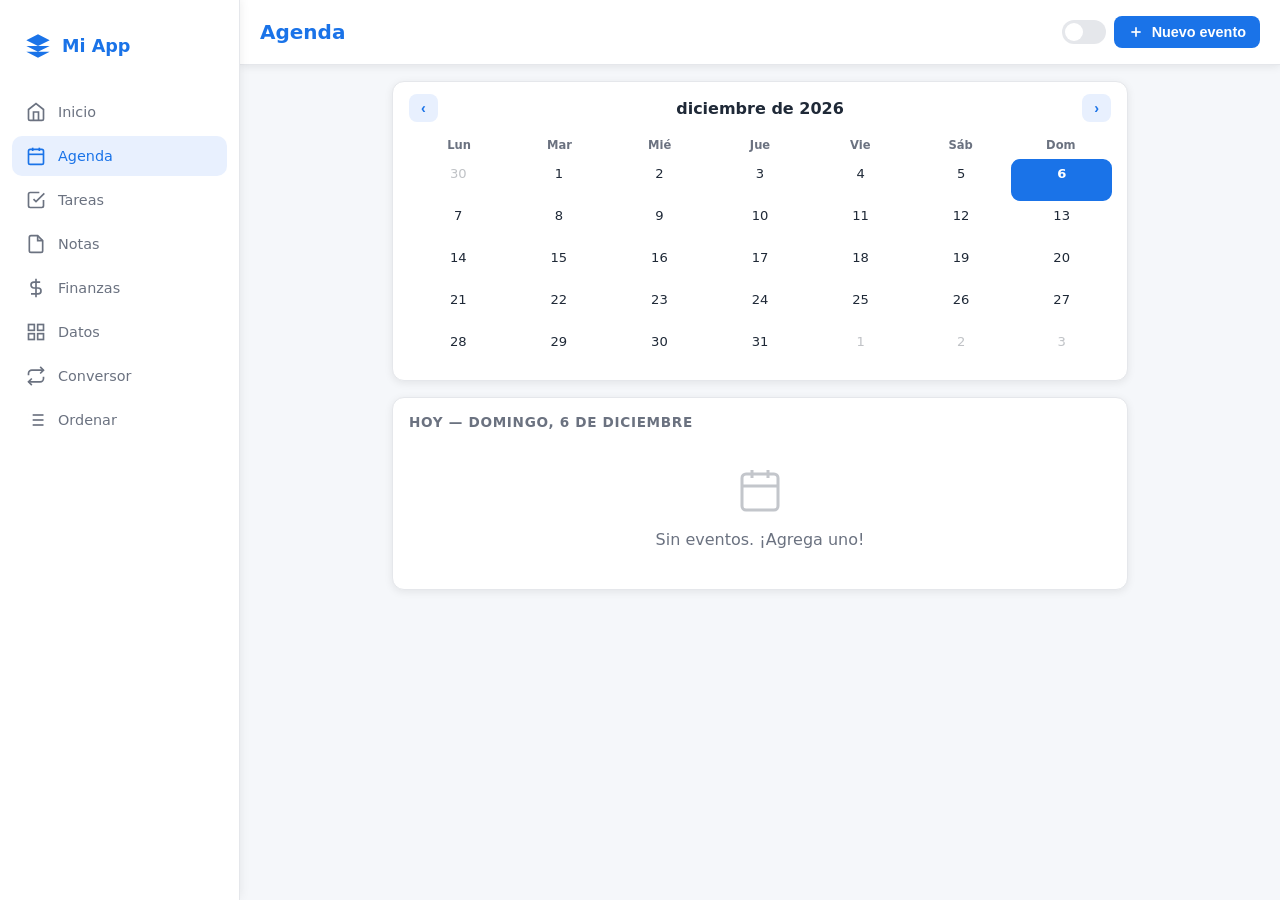
==== pages/agenda.html @ 171a6714 "primera version de la app" ====
<!DOCTYPE html>
<html lang="es">
<head>
  <meta charset="UTF-8">
  <meta name="viewport" content="width=device-width, initial-scale=1.0">
  <meta name="theme-color" content="#1a73e8">
  <meta name="apple-mobile-web-app-capable" content="yes">
  <title>Agenda — Mi App Personal</title>
  <link rel="manifest" href="../manifest.json">
  <link rel="stylesheet" href="../css/main.css">
  <link rel="stylesheet" href="../css/components.css">
</head>
<body>

  <nav class="menu-inferior">
    <div class="menu-logo">
      <svg width="28" height="28" viewBox="0 0 24 24" fill="currentColor"><path d="M12 2L2 7l10 5 10-5-10-5zM2 17l10 5 10-5M2 12l10 5 10-5"/></svg>
      Mi App
    </div>
    <a href="../index.html" class="menu-item">
      <svg viewBox="0 0 24 24" fill="none" stroke="currentColor" stroke-width="2"><path d="M3 9l9-7 9 7v11a2 2 0 01-2 2H5a2 2 0 01-2-2z"/><polyline points="9,22 9,12 15,12 15,22"/></svg>
      Inicio
    </a>
    <a href="agenda.html" class="menu-item activo">
      <svg viewBox="0 0 24 24" fill="none" stroke="currentColor" stroke-width="2"><rect x="3" y="4" width="18" height="18" rx="2" ry="2"/><line x1="16" y1="2" x2="16" y2="6"/><line x1="8" y1="2" x2="8" y2="6"/><line x1="3" y1="10" x2="21" y2="10"/></svg>
      Agenda
    </a>
    <a href="tareas.html" class="menu-item">
      <svg viewBox="0 0 24 24" fill="none" stroke="currentColor" stroke-width="2"><polyline points="9,11 12,14 22,4"/><path d="M21 12v7a2 2 0 01-2 2H5a2 2 0 01-2-2V5a2 2 0 012-2h11"/></svg>
      Tareas
    </a>
    <a href="notas.html" class="menu-item">
      <svg viewBox="0 0 24 24" fill="none" stroke="currentColor" stroke-width="2"><path d="M14 2H6a2 2 0 00-2 2v16a2 2 0 002 2h12a2 2 0 002-2V8z"/><polyline points="14,2 14,8 20,8"/></svg>
      Notas
    </a>
    <a href="finanzas.html" class="menu-item">
      <svg viewBox="0 0 24 24" fill="none" stroke="currentColor" stroke-width="2"><line x1="12" y1="1" x2="12" y2="23"/><path d="M17 5H9.5a3.5 3.5 0 000 7h5a3.5 3.5 0 010 7H6"/></svg>
      Finanzas
    </a>
    <a href="datos.html" class="menu-item">
      <svg viewBox="0 0 24 24" fill="none" stroke="currentColor" stroke-width="2"><rect x="3" y="3" width="7" height="7"/><rect x="14" y="3" width="7" height="7"/><rect x="14" y="14" width="7" height="7"/><rect x="3" y="14" width="7" height="7"/></svg>
      Datos
    </a>
    <a href="conversor.html" class="menu-item">
      <svg viewBox="0 0 24 24" fill="none" stroke="currentColor" stroke-width="2"><polyline points="17,1 21,5 17,9"/><path d="M3 11V9a4 4 0 014-4h14"/><polyline points="7,23 3,19 7,15"/><path d="M21 13v2a4 4 0 01-4 4H3"/></svg>
      Conversor
    </a>
    <a href="ordenar.html" class="menu-item">
      <svg viewBox="0 0 24 24" fill="none" stroke="currentColor" stroke-width="2"><line x1="8" y1="6" x2="21" y2="6"/><line x1="8" y1="12" x2="21" y2="12"/><line x1="8" y1="18" x2="21" y2="18"/><line x1="3" y1="6" x2="3.01" y2="6"/><line x1="3" y1="12" x2="3.01" y2="12"/><line x1="3" y1="18" x2="3.01" y2="18"/></svg>
      Ordenar
    </a>
  </nav>

  <header class="encabezado">
    <h1>Agenda</h1>
    <div style="display:flex; align-items:center; gap:8px;">
      <button class="interruptor" id="btnTema" aria-label="Cambiar tema"></button>
      <button class="btn btn-primario" id="btnNuevoEvento" style="padding:8px 14px;">
        <svg width="16" height="16" viewBox="0 0 24 24" fill="none" stroke="currentColor" stroke-width="2.5"><line x1="12" y1="5" x2="12" y2="19"/><line x1="5" y1="12" x2="19" y2="12"/></svg>
        Nuevo evento
      </button>
    </div>
  </header>

  <main class="contenido pagina-enter">

    <!-- Navegación del mes -->
    <div class="tarjeta" style="padding:12px 16px;">
      <div style="display:flex; align-items:center; justify-content:space-between; margin-bottom:12px;">
        <button class="btn btn-secundario" id="btnMesAnterior" style="padding:6px 12px;">‹</button>
        <h2 id="tituloMes" style="font-size:1rem; font-weight:700;"></h2>
        <button class="btn btn-secundario" id="btnMesSiguiente" style="padding:6px 12px;">›</button>
      </div>

      <!-- Encabezados de los días de la semana -->
      <div class="calendario-semana">
        <span>Lun</span><span>Mar</span><span>Mié</span>
        <span>Jue</span><span>Vie</span><span>Sáb</span><span>Dom</span>
      </div>

      <!-- Cuadrícula del calendario (se rellena con JS) -->
      <div id="calendarioGrid" class="calendario-grid"></div>
    </div>

    <!-- Eventos del día seleccionado -->
    <div class="tarjeta" id="panelDia">
      <div class="tarjeta-titulo" id="tituloDia">Selecciona un día</div>
      <div id="eventosDia" class="lista-items"></div>
    </div>

  </main>

  <!-- MODAL: AGREGAR / EDITAR EVENTO -->
  <div class="modal-fondo" id="modalEvento" style="display:none;">
    <div class="modal-caja">
      <div class="modal-titulo">
        <span id="modalEventoTitulo">Nuevo evento</span>
        <button class="modal-cerrar" id="btnCerrarModalEvento" aria-label="Cerrar">
          <svg width="20" height="20" viewBox="0 0 24 24" fill="none" stroke="currentColor" stroke-width="2"><line x1="18" y1="6" x2="6" y2="18"/><line x1="6" y1="6" x2="18" y2="18"/></svg>
        </button>
      </div>
      <form id="formEvento" novalidate>
        <input type="hidden" id="eventoId">

        <div class="grupo-campo">
          <label class="etiqueta" for="eventoTitulo">Título *</label>
          <input class="campo" type="text" id="eventoTitulo" placeholder="Ej: Reunión de trabajo" maxlength="100" required>
        </div>

        <div class="grupo-campo">
          <label class="etiqueta" for="eventoFecha">Fecha *</label>
          <input class="campo" type="date" id="eventoFecha" required>
        </div>

        <div style="display:grid; grid-template-columns:1fr 1fr; gap:12px;">
          <div class="grupo-campo" style="margin-bottom:0;">
            <label class="etiqueta" for="eventoHoraInicio">Hora inicio</label>
            <input class="campo" type="time" id="eventoHoraInicio">
          </div>
          <div class="grupo-campo" style="margin-bottom:0;">
            <label class="etiqueta" for="eventoHoraFin">Hora fin</label>
            <input class="campo" type="time" id="eventoHoraFin">
          </div>
        </div>

        <div class="grupo-campo" style="margin-top:14px;">
          <label class="etiqueta" for="eventoDescripcion">Descripción</label>
          <textarea class="campo" id="eventoDescripcion" rows="3" placeholder="Detalles del evento..." maxlength="500" style="resize:vertical;"></textarea>
        </div>

        <!-- Selector de color -->
        <div class="grupo-campo">
          <label class="etiqueta">Color</label>
          <div id="selectorColor" style="display:flex; gap:8px; flex-wrap:wrap;"></div>
        </div>

        <div class="modal-acciones">
          <button type="button" class="btn btn-peligro" id="btnEliminarEvento" style="display:none; flex:0 0 auto;">
            <svg width="16" height="16" viewBox="0 0 24 24" fill="none" stroke="currentColor" stroke-width="2"><polyline points="3,6 5,6 21,6"/><path d="M19 6l-1 14a2 2 0 01-2 2H8a2 2 0 01-2-2L5 6"/></svg>
            Eliminar
          </button>
          <button type="submit" class="btn btn-primario">
            <svg width="16" height="16" viewBox="0 0 24 24" fill="none" stroke="currentColor" stroke-width="2"><path d="M19 21H5a2 2 0 01-2-2V5a2 2 0 012-2h11l5 5v11a2 2 0 01-2 2z"/><polyline points="17,21 17,13 7,13 7,21"/></svg>
            Guardar
          </button>
        </div>
      </form>
    </div>
  </div>

  <script src="../js/db.js"></script>
  <script src="../js/app.js"></script>
  <script src="../js/modules/agenda.js"></script>
</body>
</html>
---- css/main.css ----
/* =====================================================
   ESTILOS PRINCIPALES - MI APP PERSONAL
   Aquí se define el diseño general: colores, fuentes,
   modo claro y modo oscuro.
===================================================== */

/* --- Variables de color (modo claro por defecto) --- */
:root {
  --color-primario: #1a73e8;
  --color-primario-oscuro: #1557b0;
  --color-primario-claro: #e8f0fe;
  --color-fondo: #f5f7fa;
  --color-superficie: #ffffff;
  --color-texto: #1f2937;
  --color-texto-suave: #6b7280;
  --color-borde: #e5e7eb;
  --color-exito: #10b981;
  --color-alerta: #f59e0b;
  --color-error: #ef4444;
  --sombra: 0 2px 8px rgba(0,0,0,0.08);
  --sombra-fuerte: 0 4px 16px rgba(0,0,0,0.12);
  --radio-borde: 12px;
  --altura-menu: 64px;
}

/* --- Variables de color para modo oscuro --- */
[data-tema="oscuro"] {
  --color-primario: #4d9cf8;
  --color-primario-oscuro: #1a73e8;
  --color-primario-claro: #1e3a5f;
  --color-fondo: #111827;
  --color-superficie: #1f2937;
  --color-texto: #f9fafb;
  --color-texto-suave: #9ca3af;
  --color-borde: #374151;
  --sombra: 0 2px 8px rgba(0,0,0,0.3);
  --sombra-fuerte: 0 4px 16px rgba(0,0,0,0.4);
}

/* --- Reset básico --- */
*, *::before, *::after {
  box-sizing: border-box;
  margin: 0;
  padding: 0;
}

/* --- Estilo base del cuerpo --- */
body {
  font-family: 'Segoe UI', system-ui, -apple-system, sans-serif;
  background-color: var(--color-fondo);
  color: var(--color-texto);
  min-height: 100vh;
  padding-bottom: var(--altura-menu);
  transition: background-color 0.3s, color 0.3s;
  -webkit-font-smoothing: antialiased;
}

/* --- Encabezado de cada página --- */
.encabezado {
  background-color: var(--color-superficie);
  border-bottom: 1px solid var(--color-borde);
  padding: 16px 20px;
  position: sticky;
  top: 0;
  z-index: 100;
  display: flex;
  align-items: center;
  justify-content: space-between;
  box-shadow: var(--sombra);
}

.encabezado h1 {
  font-size: 1.25rem;
  font-weight: 700;
  color: var(--color-primario);
}

/* --- Contenido principal --- */
.contenido {
  max-width: 768px;
  margin: 0 auto;
  padding: 16px;
}

/* --- Tarjetas --- */
.tarjeta {
  background-color: var(--color-superficie);
  border-radius: var(--radio-borde);
  padding: 16px;
  margin-bottom: 16px;
  box-shadow: var(--sombra);
  border: 1px solid var(--color-borde);
}

.tarjeta-titulo {
  font-size: 0.85rem;
  font-weight: 600;
  color: var(--color-texto-suave);
  text-transform: uppercase;
  letter-spacing: 0.05em;
  margin-bottom: 12px;
}

/* --- Menú de navegación inferior (celular) --- */
.menu-inferior {
  position: fixed;
  bottom: 0;
  left: 0;
  right: 0;
  height: var(--altura-menu);
  background-color: var(--color-superficie);
  border-top: 1px solid var(--color-borde);
  display: flex;
  align-items: center;
  justify-content: space-around;
  z-index: 200;
  box-shadow: 0 -2px 10px rgba(0,0,0,0.08);
  overflow-x: auto;
}

.menu-item {
  display: flex;
  flex-direction: column;
  align-items: center;
  gap: 3px;
  padding: 8px 10px;
  cursor: pointer;
  border-radius: 10px;
  transition: background-color 0.2s;
  text-decoration: none;
  color: var(--color-texto-suave);
  font-size: 0.65rem;
  font-weight: 500;
  white-space: nowrap;
  flex-shrink: 0;
}

.menu-item:hover,
.menu-item.activo {
  color: var(--color-primario);
  background-color: var(--color-primario-claro);
}

.menu-item svg {
  width: 20px;
  height: 20px;
}

/* --- Menú lateral para computador --- */
@media (min-width: 769px) {
  body {
    padding-bottom: 0;
    padding-left: 240px;
  }

  .menu-inferior {
    top: 0;
    left: 0;
    bottom: 0;
    right: auto;
    width: 240px;
    height: 100vh;
    flex-direction: column;
    justify-content: flex-start;
    align-items: stretch;
    padding: 20px 12px;
    gap: 4px;
    border-top: none;
    border-right: 1px solid var(--color-borde);
    overflow-x: visible;
    overflow-y: auto;
  }

  .menu-logo {
    display: flex;
    align-items: center;
    gap: 10px;
    padding: 12px;
    margin-bottom: 16px;
    font-size: 1.1rem;
    font-weight: 700;
    color: var(--color-primario);
  }

  .menu-item {
    width: 100%;
    flex-direction: row;
    justify-content: flex-start;
    gap: 12px;
    font-size: 0.9rem;
    padding: 10px 14px;
  }
}

/* --- Botones --- */
.btn {
  display: inline-flex;
  align-items: center;
  gap: 8px;
  padding: 10px 18px;
  border-radius: 8px;
  border: none;
  cursor: pointer;
  font-size: 0.9rem;
  font-weight: 600;
  transition: opacity 0.2s, transform 0.1s;
}

.btn:active { transform: scale(0.97); }

.btn-primario {
  background-color: var(--color-primario);
  color: #fff;
}

.btn-primario:hover { opacity: 0.88; }

.btn-secundario {
  background-color: var(--color-primario-claro);
  color: var(--color-primario);
}

.btn-peligro {
  background-color: var(--color-error);
  color: #fff;
}

/* --- Campos de formulario --- */
.campo {
  width: 100%;
  padding: 10px 14px;
  border: 1.5px solid var(--color-borde);
  border-radius: 8px;
  background-color: var(--color-superficie);
  color: var(--color-texto);
  font-size: 0.95rem;
  transition: border-color 0.2s;
  outline: none;
}

.campo:focus {
  border-color: var(--color-primario);
}

.etiqueta {
  display: block;
  font-size: 0.85rem;
  font-weight: 600;
  color: var(--color-texto-suave);
  margin-bottom: 6px;
}

.grupo-campo {
  margin-bottom: 14px;
}

/* --- Insignias de prioridad --- */
.insignia {
  display: inline-block;
  padding: 3px 10px;
  border-radius: 20px;
  font-size: 0.75rem;
  font-weight: 600;
}

.insignia-alta  { background: #fee2e2; color: #dc2626; }
.insignia-media { background: #fef3c7; color: #d97706; }
.insignia-baja  { background: #d1fae5; color: #059669; }

/* --- Animación de entrada --- */
.pagina-enter {
  animation: entrar 0.25s ease-out;
}

@keyframes entrar {
  from { opacity: 0; transform: translateY(8px); }
  to   { opacity: 1; transform: translateY(0); }
}

/* --- Mensaje cuando no hay datos --- */
.vacio {
  text-align: center;
  padding: 40px 20px;
  color: var(--color-texto-suave);
}

.vacio svg {
  width: 48px;
  height: 48px;
  margin-bottom: 12px;
  opacity: 0.4;
}
---- css/components.css ----
/* =====================================================
   COMPONENTES - MI APP PERSONAL
   Estilos específicos de componentes reutilizables:
   modales, listas, barras de progreso, etc.
===================================================== */

/* --- Modal (ventana emergente) --- */
.modal-fondo {
  position: fixed;
  inset: 0;
  background: rgba(0,0,0,0.5);
  z-index: 300;
  display: flex;
  align-items: flex-end;
  justify-content: center;
  padding: 0;
}

.modal-caja {
  background: var(--color-superficie);
  border-radius: 20px 20px 0 0;
  padding: 24px 20px;
  width: 100%;
  max-width: 600px;
  max-height: 90vh;
  overflow-y: auto;
  animation: subir 0.3s ease-out;
}

@keyframes subir {
  from { transform: translateY(100%); }
  to   { transform: translateY(0); }
}

@media (min-width: 769px) {
  .modal-fondo {
    align-items: center;
  }
  .modal-caja {
    border-radius: 16px;
    max-height: 80vh;
  }
}

.modal-titulo {
  font-size: 1.1rem;
  font-weight: 700;
  margin-bottom: 20px;
  display: flex;
  align-items: center;
  justify-content: space-between;
}

.modal-cerrar {
  background: none;
  border: none;
  cursor: pointer;
  color: var(--color-texto-suave);
  padding: 4px;
  border-radius: 6px;
}

.modal-cerrar:hover {
  background: var(--color-borde);
}

.modal-acciones {
  display: flex;
  gap: 10px;
  margin-top: 20px;
}

.modal-acciones .btn {
  flex: 1;
  justify-content: center;
}

/* --- Lista de elementos --- */
.lista-items {
  display: flex;
  flex-direction: column;
  gap: 10px;
}

.lista-item {
  display: flex;
  align-items: center;
  gap: 12px;
  padding: 12px 14px;
  background: var(--color-superficie);
  border: 1px solid var(--color-borde);
  border-radius: 10px;
  cursor: pointer;
  transition: box-shadow 0.2s;
}

.lista-item:hover {
  box-shadow: var(--sombra);
}

.lista-item-completado {
  opacity: 0.55;
}

.lista-item-completado .lista-item-titulo {
  text-decoration: line-through;
}

.lista-item-titulo {
  font-weight: 600;
  font-size: 0.95rem;
  flex: 1;
}

.lista-item-subtitulo {
  font-size: 0.8rem;
  color: var(--color-texto-suave);
  margin-top: 2px;
}

/* --- Checkbox personalizado --- */
.checkbox-custom {
  width: 22px;
  height: 22px;
  border: 2px solid var(--color-borde);
  border-radius: 6px;
  display: flex;
  align-items: center;
  justify-content: center;
  cursor: pointer;
  flex-shrink: 0;
  transition: all 0.2s;
}

.checkbox-custom.marcado {
  background: var(--color-primario);
  border-color: var(--color-primario);
}

.checkbox-custom.marcado::after {
  content: '';
  width: 6px;
  height: 10px;
  border: 2px solid white;
  border-top: none;
  border-left: none;
  transform: rotate(45deg) translateY(-1px);
  display: block;
}

/* --- Barra de progreso --- */
.barra-progreso {
  height: 8px;
  background: var(--color-borde);
  border-radius: 4px;
  overflow: hidden;
  margin-top: 6px;
}

.barra-progreso-relleno {
  height: 100%;
  border-radius: 4px;
  background: var(--color-primario);
  transition: width 0.5s ease;
}

.barra-progreso-relleno.alerta {
  background: var(--color-alerta);
}

.barra-progreso-relleno.peligro {
  background: var(--color-error);
}

/* --- Cuadrícula de accesos rápidos --- */
.accesos-rapidos {
  display: grid;
  grid-template-columns: repeat(4, 1fr);
  gap: 10px;
}

.acceso-item {
  display: flex;
  flex-direction: column;
  align-items: center;
  gap: 6px;
  padding: 12px 8px;
  background: var(--color-superficie);
  border: 1px solid var(--color-borde);
  border-radius: 12px;
  cursor: pointer;
  text-decoration: none;
  color: var(--color-texto);
  transition: box-shadow 0.2s, transform 0.1s;
  font-size: 0.75rem;
  font-weight: 500;
  text-align: center;
}

.acceso-item:hover {
  box-shadow: var(--sombra);
  transform: translateY(-2px);
}

.acceso-icono {
  width: 40px;
  height: 40px;
  border-radius: 10px;
  display: flex;
  align-items: center;
  justify-content: center;
}

.acceso-icono svg {
  width: 20px;
  height: 20px;
  color: #fff;
}

/* --- Interruptor modo oscuro --- */
.interruptor {
  width: 44px;
  height: 24px;
  background: var(--color-borde);
  border-radius: 12px;
  position: relative;
  cursor: pointer;
  transition: background 0.3s;
  border: none;
  flex-shrink: 0;
}

.interruptor.activo {
  background: var(--color-primario);
}

.interruptor::after {
  content: '';
  position: absolute;
  top: 3px;
  left: 3px;
  width: 18px;
  height: 18px;
  background: white;
  border-radius: 50%;
  transition: transform 0.3s;
}

.interruptor.activo::after {
  transform: translateX(20px);
}

/* --- Botones de filtro (módulo Tareas y otros) --- */
.btn-filtro,
.btn-filtro-prioridad {
  padding: 6px 14px;
  border-radius: 20px;
  border: 1.5px solid var(--color-borde);
  background: transparent;
  color: var(--color-texto-suave);
  font-size: 0.8rem;
  font-weight: 600;
  cursor: pointer;
  transition: all 0.2s;
  white-space: nowrap;
}

.btn-filtro.activo,
.btn-filtro-prioridad.activo {
  background: var(--color-primario);
  border-color: var(--color-primario);
  color: #fff;
}

.btn-filtro:hover:not(.activo),
.btn-filtro-prioridad:hover:not(.activo) {
  border-color: var(--color-primario);
  color: var(--color-primario);
}

/* --- Tarjetas de notas (módulo Notas) --- */
.cuadricula-notas {
  display: grid;
  grid-template-columns: 1fr 1fr;
  gap: 12px;
}

@media (max-width: 400px) {
  .cuadricula-notas { grid-template-columns: 1fr; }
}

@media (min-width: 900px) {
  .cuadricula-notas { grid-template-columns: 1fr 1fr 1fr; }
}

.tarjeta-nota {
  background: var(--color-superficie);
  border: 1px solid var(--color-borde);
  border-radius: var(--radio-borde);
  padding: 14px;
  cursor: pointer;
  transition: box-shadow 0.2s, transform 0.15s;
  word-break: break-word;
}

.tarjeta-nota:hover {
  box-shadow: var(--sombra-fuerte);
  transform: translateY(-2px);
}

.tarjeta-nota.anclada {
  border-color: var(--color-primario);
  border-width: 2px;
}

.nota-titulo {
  font-weight: 700;
  font-size: 0.95rem;
  line-height: 1.3;
}

.nota-preview {
  font-size: 0.83rem;
  color: var(--color-texto-suave);
  margin-top: 6px;
  line-height: 1.5;
  white-space: pre-wrap;
}

.nota-fecha {
  font-size: 0.75rem;
  color: var(--color-texto-suave);
  margin-top: 8px;
}

/* --- Chips de etiquetas --- */
.chip-etiqueta {
  display: inline-block;
  background: var(--color-primario-claro);
  color: var(--color-primario);
  border-radius: 20px;
  padding: 2px 10px;
  font-size: 0.73rem;
  font-weight: 600;
}

/* --- Resumen financiero (módulo Finanzas) --- */
.resumen-finanzas {
  display: grid;
  grid-template-columns: 1fr 1fr;
  gap: 10px;
  margin-top: 4px;
}

.resumen-item {
  background: var(--color-fondo);
  border-radius: 10px;
  padding: 10px 12px;
  display: flex;
  flex-direction: column;
  gap: 4px;
}

.resumen-item span {
  font-size: 0.75rem;
  color: var(--color-texto-suave);
  font-weight: 500;
}

.resumen-item strong {
  font-size: 1rem;
  font-weight: 700;
}

/* --- Calendario (módulo Agenda) --- */
.calendario-semana {
  display: grid;
  grid-template-columns: repeat(7, 1fr);
  margin-bottom: 4px;
}

.calendario-semana span {
  text-align: center;
  font-size: 0.72rem;
  font-weight: 700;
  color: var(--color-texto-suave);
  padding: 4px 0;
}

.calendario-grid {
  display: grid;
  grid-template-columns: repeat(7, 1fr);
  gap: 2px;
}

.calendario-dia {
  display: flex;
  flex-direction: column;
  align-items: center;
  padding: 6px 2px 4px;
  border-radius: 8px;
  cursor: pointer;
  font-size: 0.82rem;
  min-height: 40px;
  transition: background 0.15s;
}

.calendario-dia:hover { background: var(--color-primario-claro); }

.calendario-dia.hoy {
  background: var(--color-primario);
  color: #fff;
  font-weight: 700;
}

.calendario-dia.seleccionado {
  outline: 2px solid var(--color-primario);
  outline-offset: -1px;
}

.calendario-dia.otro-mes { opacity: 0.28; }

.punto-evento {
  width: 5px;
  height: 5px;
  border-radius: 50%;
  margin-top: 3px;
}

/* Bolas de color para el selector de eventos */
.bola-color {
  width: 28px;
  height: 28px;
  border-radius: 50%;
  cursor: pointer;
  border: 3px solid transparent;
  transition: border-color 0.15s, transform 0.1s;
}

.bola-color:hover   { transform: scale(1.15); }
.bola-color.seleccionado { border-color: var(--color-texto); }

/* --- Zona de drop (módulo Datos y Ordenar) --- */
.zona-drop {
  border: 2px dashed var(--color-borde);
  border-radius: var(--radio-borde);
  padding: 32px 20px;
  text-align: center;
  transition: border-color 0.2s, background 0.2s;
  cursor: pointer;
}

.zona-drop:hover,
.zona-drop.arrastrando {
  border-color: var(--color-primario);
  background: var(--color-primario-claro);
}

/* Zona de drop pequeña (módulo Conversor) */
.zona-drop-mini {
  display: flex;
  flex-direction: column;
  align-items: center;
  gap: 6px;
  border: 2px dashed var(--color-borde);
  border-radius: 10px;
  padding: 16px;
  cursor: pointer;
  transition: border-color 0.2s, background 0.2s;
  text-align: center;
}

.zona-drop-mini:hover {
  border-color: var(--color-primario);
  background: var(--color-primario-claro);
}

/* --- Tabla de datos (módulo Datos y Ordenar) --- */
.contenedor-tabla {
  overflow-x: auto;
  overflow-y: auto;
  max-height: 420px;
  border: 1px solid var(--color-borde);
  border-radius: 10px;
}

.tabla-datos {
  width: 100%;
  border-collapse: collapse;
  font-size: 0.83rem;
}

.tabla-datos th {
  padding: 10px 14px;
  background: var(--color-fondo);
  font-weight: 700;
  text-align: left;
  white-space: nowrap;
  cursor: pointer;
  position: sticky;
  top: 0;
  border-bottom: 2px solid var(--color-borde);
  user-select: none;
}

.tabla-datos th:hover { color: var(--color-primario); }

.tabla-datos td {
  padding: 8px 14px;
  border-bottom: 1px solid var(--color-borde);
  white-space: nowrap;
  max-width: 240px;
  overflow: hidden;
  text-overflow: ellipsis;
}

.tabla-datos tr:last-child td { border-bottom: none; }
.tabla-datos tr:hover td { background: var(--color-fondo); }

/* --- Pestañas (módulo Conversor) --- */
.tabs {
  display: flex;
  border-bottom: 2px solid var(--color-borde);
  overflow-x: auto;
}

.tab {
  padding: 10px 18px;
  border: none;
  background: none;
  cursor: pointer;
  font-weight: 600;
  font-size: 0.88rem;
  color: var(--color-texto-suave);
  border-bottom: 2px solid transparent;
  margin-bottom: -2px;
  white-space: nowrap;
  transition: color 0.2s;
}

.tab:hover  { color: var(--color-texto); }
.tab.activo { color: var(--color-primario); border-bottom-color: var(--color-primario); }

/* --- Separador --- */
.separador {
  height: 1px;
  background: var(--color-borde);
  margin: 16px 0;
}

/* --- Número grande (resumen) --- */
.numero-grande {
  font-size: 2rem;
  font-weight: 700;
  color: var(--color-primario);
  line-height: 1;
}

/* --- Dos columnas en pantallas grandes --- */
@media (min-width: 600px) {
  .dos-columnas {
    display: grid;
    grid-template-columns: 1fr 1fr;
    gap: 16px;
  }
}
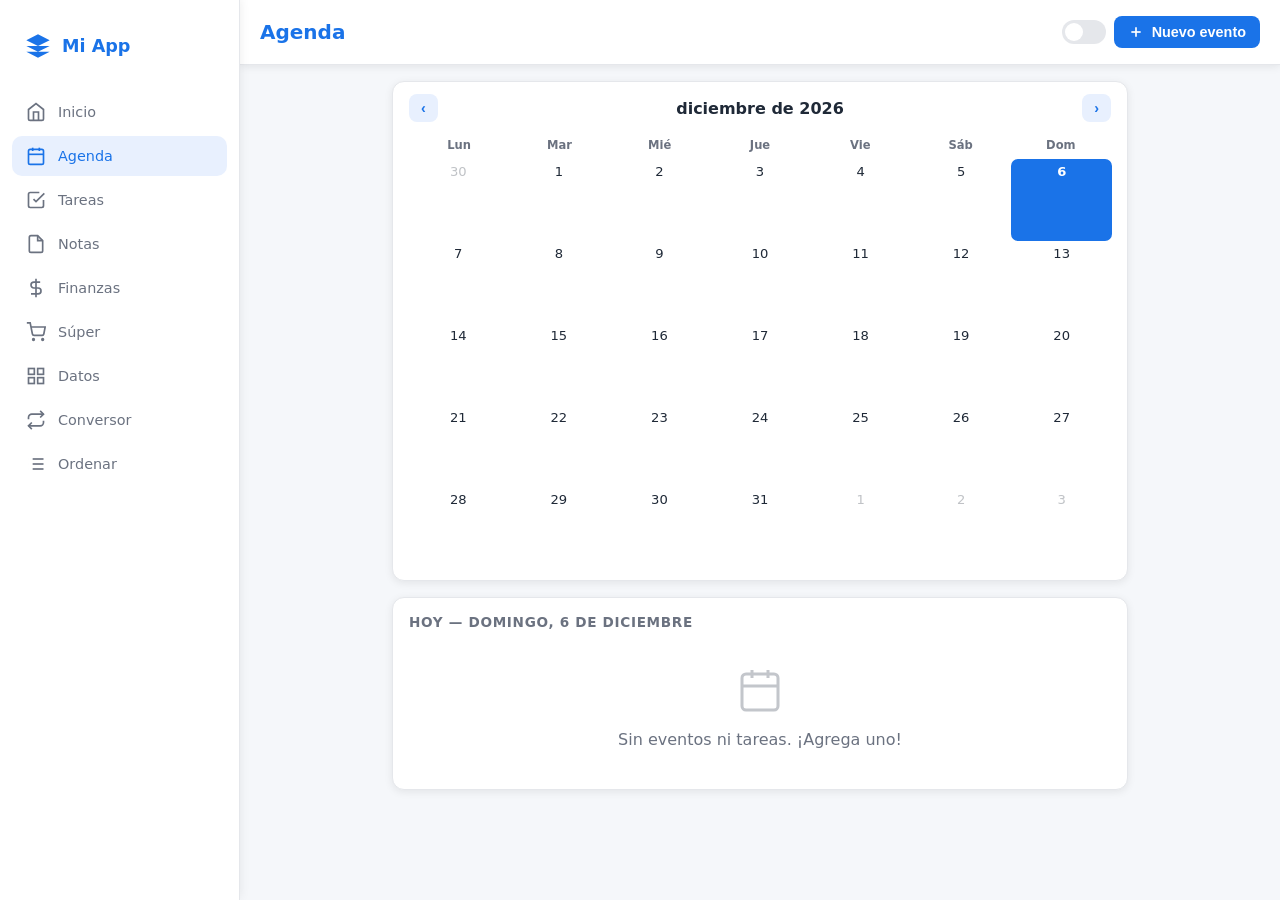
==== commit 07be18c7: "supermercado: nuevo módulo completo con productos, compras, presupuesto y estadísticas" ====
--- a/pages/agenda.html
+++ b/pages/agenda.html
@@ -36,6 +36,13 @@
     <a href="finanzas.html" class="menu-item">
       <svg viewBox="0 0 24 24" fill="none" stroke="currentColor" stroke-width="2"><line x1="12" y1="1" x2="12" y2="23"/><path d="M17 5H9.5a3.5 3.5 0 000 7h5a3.5 3.5 0 010 7H6"/></svg>
       Finanzas
+    </a>
+    <a href="supermercado.html" class="menu-item">
+      <svg viewBox="0 0 24 24" fill="none" stroke="currentColor" stroke-width="2">
+        <circle cx="9" cy="21" r="1"/><circle cx="20" cy="21" r="1"/>
+        <path d="M1 1h4l2.68 13.39a2 2 0 001.99 1.61h9.72a2 2 0 001.99-1.61L23 6H6"/>
+      </svg>
+      Súper
     </a>
     <a href="datos.html" class="menu-item">
       <svg viewBox="0 0 24 24" fill="none" stroke="currentColor" stroke-width="2"><rect x="3" y="3" width="7" height="7"/><rect x="14" y="3" width="7" height="7"/><rect x="14" y="14" width="7" height="7"/><rect x="3" y="14" width="7" height="7"/></svg>
--- a/css/components.css
+++ b/css/components.css
@@ -396,13 +396,22 @@
 .calendario-dia {
   display: flex;
   flex-direction: column;
-  align-items: center;
-  padding: 6px 2px 4px;
-  border-radius: 8px;
+  align-items: stretch;
+  padding: 4px 3px;
+  border-radius: 6px;
   cursor: pointer;
   font-size: 0.82rem;
-  min-height: 40px;
+  min-height: 80px;
   transition: background 0.15s;
+  overflow: hidden;
+}
+
+.calendario-dia > span {
+  display: block;
+  text-align: center;
+  margin-bottom: 3px;
+  font-size: 0.82rem;
+  flex-shrink: 0;
 }
 
 .calendario-dia:hover { background: var(--color-primario-claro); }
@@ -420,11 +429,19 @@
 
 .calendario-dia.otro-mes { opacity: 0.28; }
 
-.punto-evento {
-  width: 5px;
-  height: 5px;
-  border-radius: 50%;
-  margin-top: 3px;
+.etiqueta-cal {
+  display: block;
+  font-size: 0.6rem;
+  padding: 1px 4px;
+  border-radius: 3px;
+  color: #fff;
+  white-space: nowrap;
+  overflow: hidden;
+  text-overflow: ellipsis;
+  margin-bottom: 2px;
+  font-weight: 500;
+  line-height: 1.5;
+  flex-shrink: 0;
 }
 
 /* Bolas de color para el selector de eventos */
